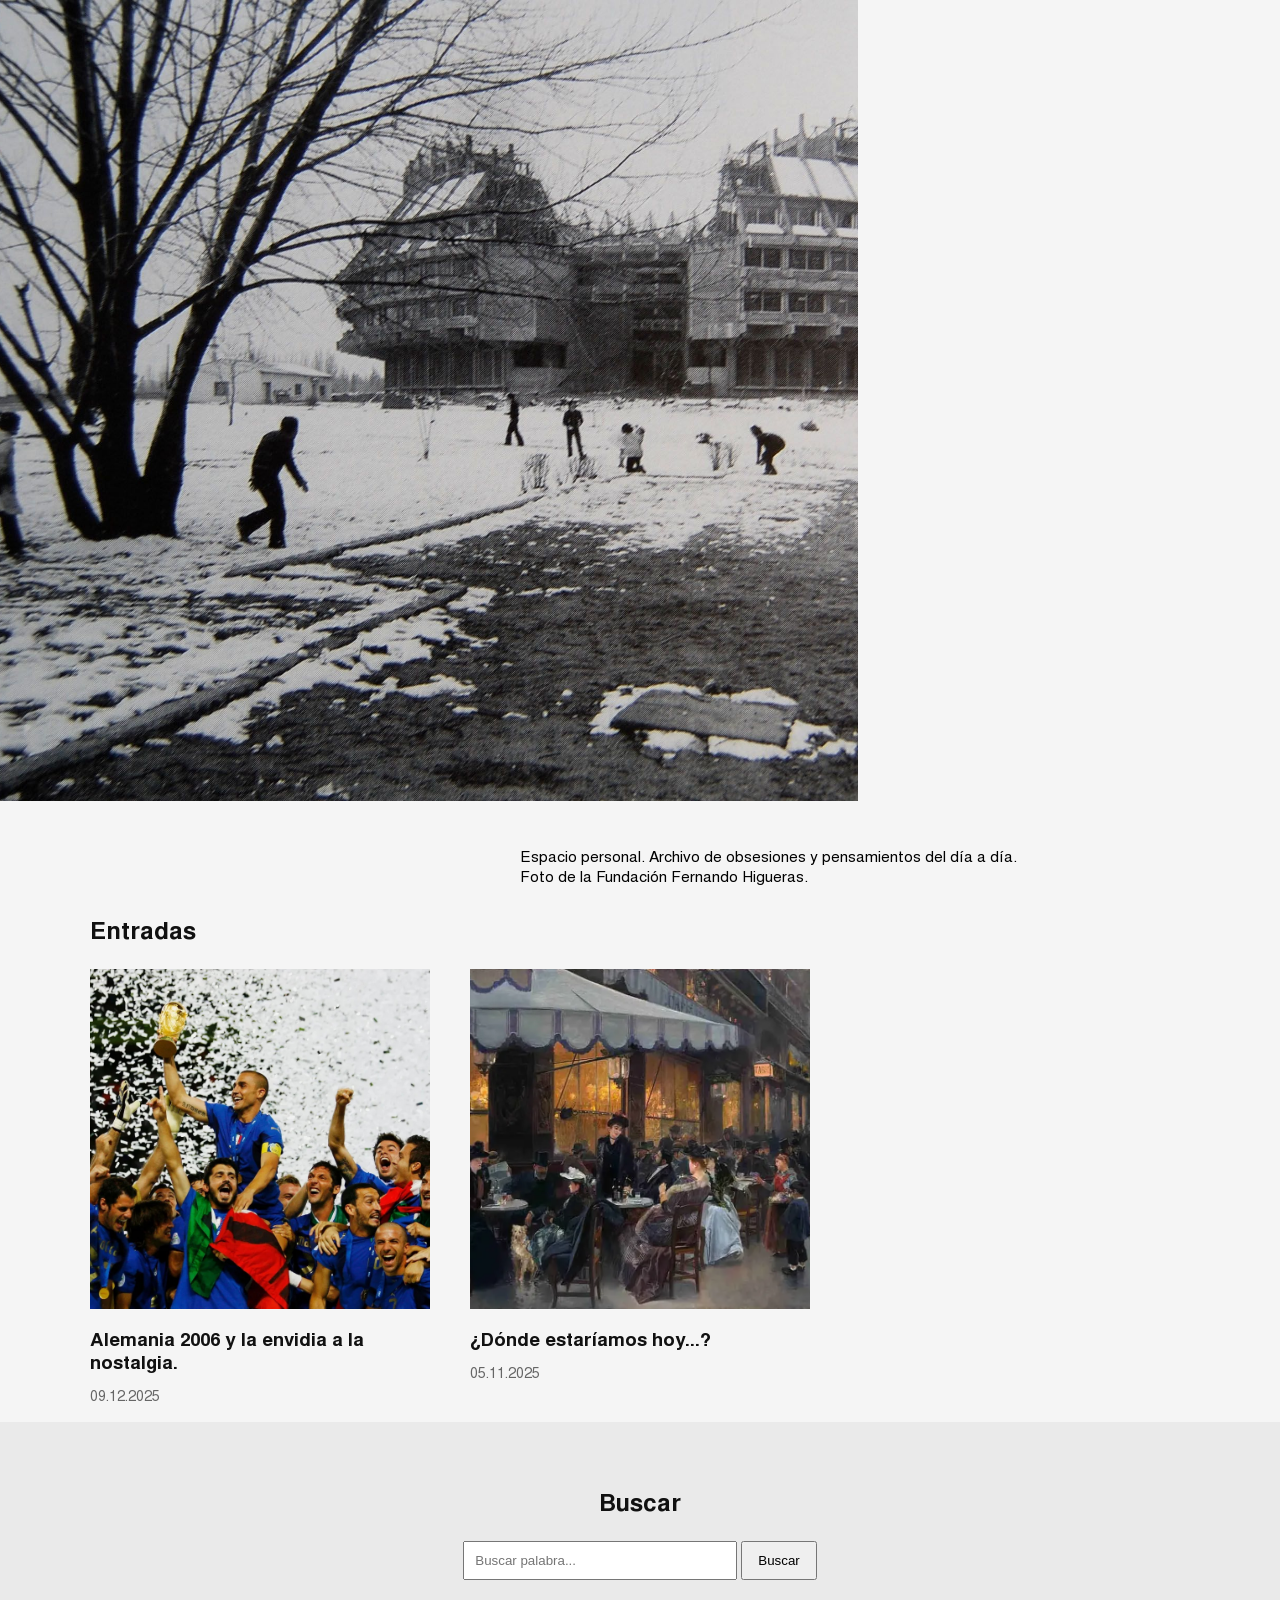
==== index.html @ 86d8a9cb "primer commit" ====
<!DOCTYPE html>
<html lang="es">
<head>
    <meta charset="UTF-8">
    <title>Paris, Taxes</title>
    <link rel="stylesheet" href="style.css">
	<meta name="viewport" content="width=device-width, initial-scale=1.0">
</head>
<body>

    <!-- HERO -->
    <section class="hero">
        <img src="images/fundacion.jpg" alt="Fundación Fernando Higueras">
        <div class="hero-text">
            <p>Espacio personal. Archivo de obsesiones y pensamientos del día a día.</p>
			<p>Foto de la Fundación Fernando Higueras.<p>
        </div>
    </section>

    <!-- MENÚ ENTRADAS -->
    <section class="posts-section">
        <h2 class="entradas-link">
			<a href="entradas.html"> Entradas</a>
		</h2>

        <div class="post-grid">
		
		
			 <article class="post-card">
				<a href="posts/segundo-articulo.html">
					<img src="images/post2.jpg">
					<h3>Alemania 2006 y la envidia a la nostalgia.</h3>
					<p class="date">09.12.2025</p>
				</a>
			</article>

            <article class="post-card">
                <a href="posts/primer-articulo.html">
                    <img src="images/post1.jpg" alt="">
                    <h3>¿Dónde estaríamos hoy...?</h3>
                    <p class="date">05.11.2025</p>
                </a>
            </article>

        </div>
    </section>

   <!-- BUSCADOR -->
	<section class="search-section">
    <h2>Buscar</h2>

    <form action="search.html" method="GET">
        <input type="text" name="q" placeholder="Buscar palabra...">
        <button type="submit">Buscar</button>
    </form>

</section>

</body>
</html>
---- style.css ----
@font-face {
    font-family: "Nimbus Sans";
    src: url("fonts/NimbusSanL-Reg.woff2") format("woff2");
    font-weight: 400;
    font-style: normal;
}

@font-face {
    font-family: "Nimbus Sans";
    src: url("fonts/NimbusSanL-Bol.woff2") format("woff2");
    font-weight: 700;
    font-style: normal;
}


body {
    margin: 0;
    font-family: Nimbus Sans;
    background-color: #f5f5f5;
    color: #111;
}

/* HERO */

.hero {
    position: relative;
    height: 100vh;
    overflow: hidden;
}

.hero img {
    width: 67%;
    height: 89%;
    object-fit: cover;
}

.hero-text {
    position: absolute;
    bottom: 10px;
    left: 520px;
    color: black;
    max-width: 500px;
}

.hero-text h1 {
    font-size: 3rem;
    margin-bottom: 10px;
}

.hero-text p {
	margin: 2px 0;
    font-size: 0.97rem;
}

/* POSTS */

.posts-section {
    padding: 30px 40 px 60px;
    max-width: 1100px;
    margin: auto;
}

.posts-section h2 {
    margin-bottom: 20px;
}

.post-grid {
    display: grid;
    grid-template-columns: repeat(auto-fill, minmax(250px, 1fr));
    gap: 40px;
}

.post-card img {
    width: 100%;
    aspect-ratio: 1 / 1;
    object-fit: cover;
}

.post-card h3 {
    margin: 15px 0 5px;
}

a {
    text-decoration: none;
    color: inherit;
}

a:visited {
    color: inherit;
}

a:hover {
    opacity: 0.7;
}

.date {
    color: #666;
    font-size: 0.9rem;
}

/* SEARCH */

.search-section {
    padding: 50px 30px;
    background-color: #eaeaea;
    text-align: center;
}

.search-section input {
    padding: 10px;
    width: 250px;
}

.search-section button {
    padding: 10px 15px;
}

.site-header {
    padding: 45px 70px;
}

.logo {
    font-size: 2rem;
    font-weight: bold;
    text-decoration: none;
    color: inherit;
    letter-spacing: 2px;
}

.logo:hover {
    opacity: 0.6;
}

.posts-section h1{
	font-size: 1.5rem;
}

@media (max-width: 768px) {

    /* Márgenes generales */
    .article-body,
    .article-header {
        max-width: 90%;
        margin: 40px auto;
        transform: none; /* quitamos ajustes raros */
    }

    /* Texto más cómodo */
    article {
        font-size: 1rem;
    }

    /* Título */
    article h1 {
        font-size: 1.6rem;
    }

    /* Grid de entradas */
    .posts-grid {
        display: grid;
        grid-template-columns: 1fr; /* una columna */
        gap: 20px;
    }

    /* Hero texto */
    .hero-text p {
        font-size: 0.9rem;
        line-height: 1.4;
    }

}
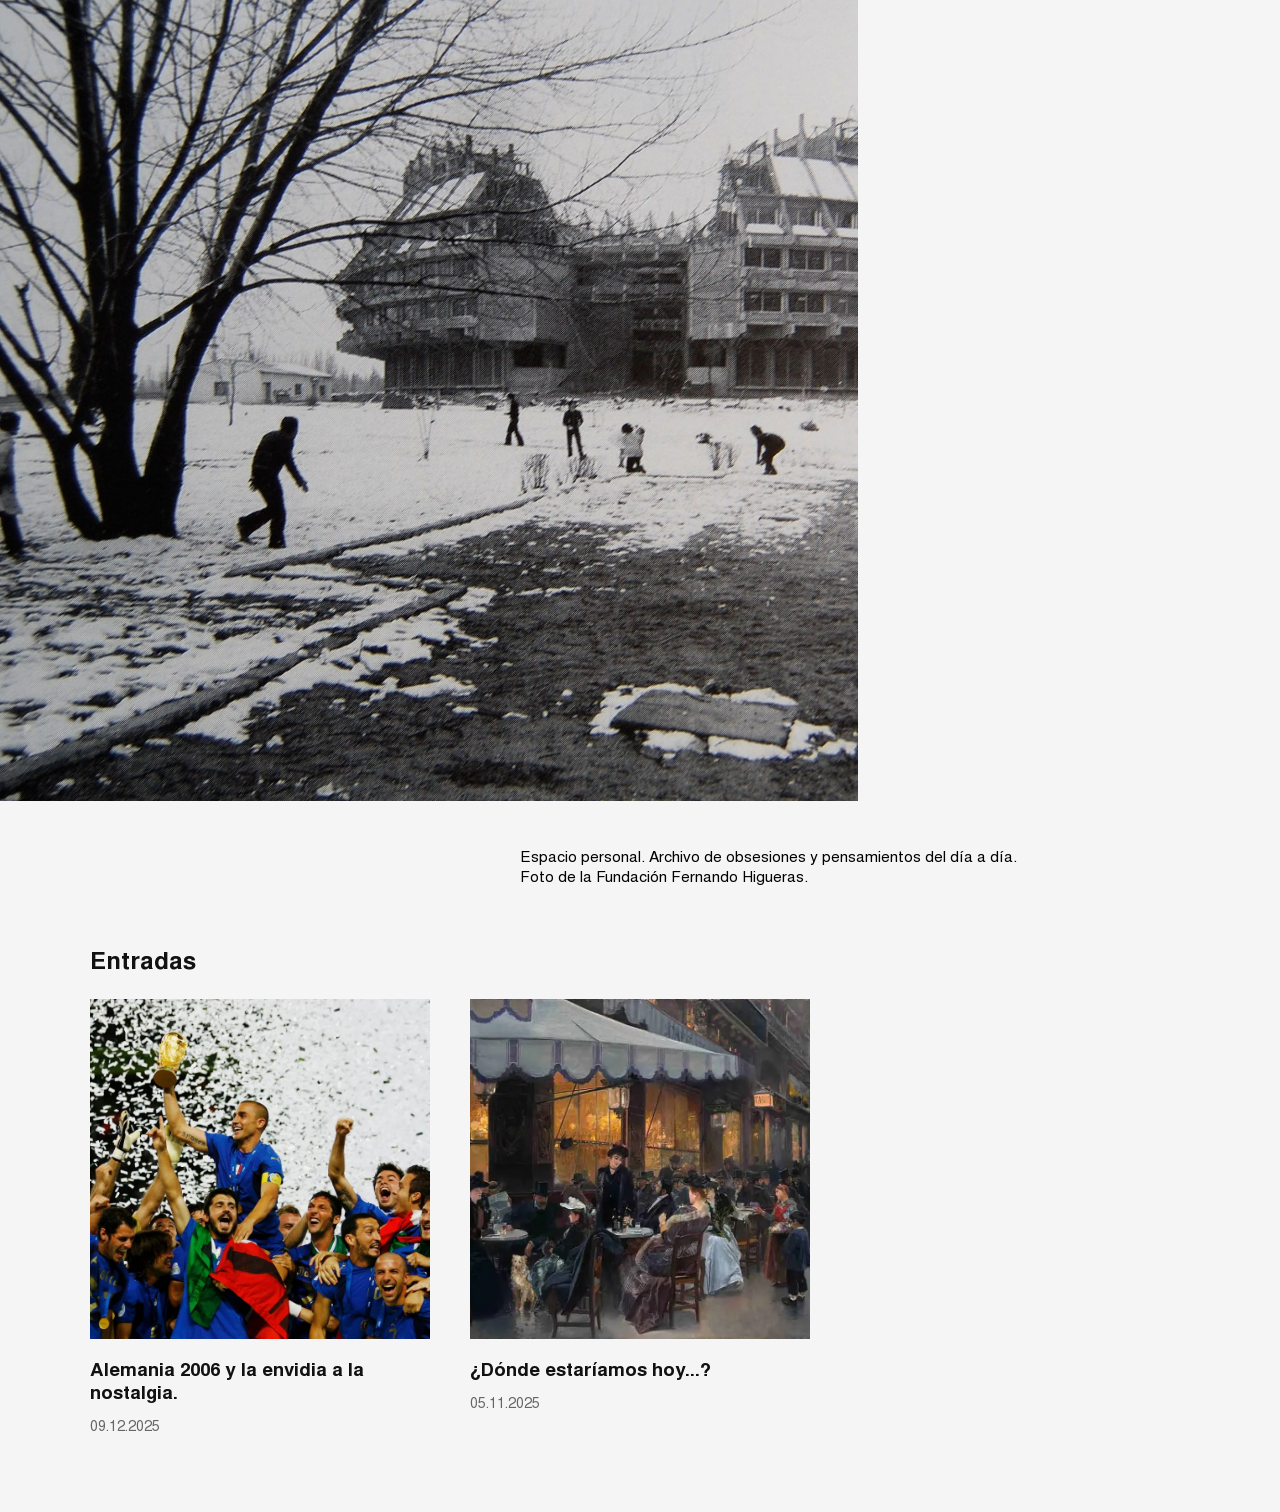
==== commit 8ae902a9: "Intento de que se vea mejor en móvil" ====
--- a/index.html
+++ b/index.html
@@ -2,37 +2,37 @@
 <html lang="es">
 <head>
     <meta charset="UTF-8">
+    <meta name="viewport" content="width=device-width, initial-scale=1.0">
     <title>Paris, Taxes</title>
     <link rel="stylesheet" href="style.css">
-	<meta name="viewport" content="width=device-width, initial-scale=1.0">
 </head>
 <body>
 
     <!-- HERO -->
+
     <section class="hero">
         <img src="images/fundacion.jpg" alt="Fundación Fernando Higueras">
         <div class="hero-text">
             <p>Espacio personal. Archivo de obsesiones y pensamientos del día a día.</p>
-			<p>Foto de la Fundación Fernando Higueras.<p>
+            <p>Foto de la Fundación Fernando Higueras.</p>
         </div>
     </section>
 
     <!-- MENÚ ENTRADAS -->
     <section class="posts-section">
         <h2 class="entradas-link">
-			<a href="entradas.html"> Entradas</a>
-		</h2>
+            <a href="entradas.html">Entradas</a>
+        </h2>
 
         <div class="post-grid">
-		
-		
-			 <article class="post-card">
-				<a href="posts/segundo-articulo.html">
-					<img src="images/post2.jpg">
-					<h3>Alemania 2006 y la envidia a la nostalgia.</h3>
-					<p class="date">09.12.2025</p>
-				</a>
-			</article>
+
+            <article class="post-card">
+                <a href="posts/segundo-articulo.html">
+                    <img src="images/post2.jpg" alt="Alemania 2006">
+                    <h3>Alemania 2006 y la envidia a la nostalgia.</h3>
+                    <p class="date">09.12.2025</p>
+                </a>
+            </article>
 
             <article class="post-card">
                 <a href="posts/primer-articulo.html">
@@ -45,16 +45,6 @@
         </div>
     </section>
 
-   <!-- BUSCADOR -->
-	<section class="search-section">
-    <h2>Buscar</h2>
-
-    <form action="search.html" method="GET">
-        <input type="text" name="q" placeholder="Buscar palabra...">
-        <button type="submit">Buscar</button>
-    </form>
-
-</section>
 
 </body>
-</html>
+</html>
--- a/style.css
+++ b/style.css
@@ -12,12 +12,29 @@
     font-style: normal;
 }
 
-
 body {
     margin: 0;
-    font-family: Nimbus Sans;
+    font-family: Nimbus Sans, sans-serif;
     background-color: #f5f5f5;
     color: #111;
+}
+
+/* HEADER */
+
+.site-header {
+    padding: 45px 70px;
+}
+
+.logo {
+    font-size: 2rem;
+    font-weight: bold;
+    text-decoration: none;
+    color: inherit;
+    letter-spacing: 2px;
+}
+
+.logo:hover {
+    opacity: 0.6;
 }
 
 /* HERO */
@@ -48,20 +65,24 @@
 }
 
 .hero-text p {
-	margin: 2px 0;
+    margin: 2px 0;
     font-size: 0.97rem;
 }
 
 /* POSTS */
 
 .posts-section {
-    padding: 30px 40 px 60px;
+    padding: 30px 40px 60px; /* fixed: was "40 px" */
     max-width: 1100px;
     margin: auto;
 }
 
 .posts-section h2 {
     margin-bottom: 20px;
+}
+
+.posts-section h1 {
+    font-size: 1.5rem;
 }
 
 .post-grid {
@@ -115,57 +136,55 @@
     padding: 10px 15px;
 }
 
-.site-header {
-    padding: 45px 70px;
-}
-
-.logo {
-    font-size: 2rem;
-    font-weight: bold;
-    text-decoration: none;
-    color: inherit;
-    letter-spacing: 2px;
-}
-
-.logo:hover {
-    opacity: 0.6;
-}
-
-.posts-section h1{
-	font-size: 1.5rem;
-}
+/* MOBILE */
 
 @media (max-width: 768px) {
 
-    /* Márgenes generales */
-    .article-body,
-    .article-header {
-        max-width: 90%;
-        margin: 40px auto;
-        transform: none; /* quitamos ajustes raros */
+
+    .site-header {
+        padding: 20px 16px;
     }
 
-    /* Texto más cómodo */
-    article {
-        font-size: 1rem;
+    /* Hero: imagen arriba, texto debajo (sin posición absoluta) */
+    .hero {
+        height: auto;
+        overflow: visible;
+        display: flex;
+        flex-direction: column;
     }
 
-    /* Título */
-    article h1 {
-        font-size: 1.6rem;
+    .hero img {
+        width: 100%;
+        height: auto;
+        max-height: 60vw;
+        object-fit: cover;
     }
 
-    /* Grid de entradas */
-    .posts-grid {
-        display: grid;
-        grid-template-columns: 1fr; /* una columna */
-        gap: 20px;
+    .hero-text {
+        position: static; /* deja de ser absoluto */
+        left: auto;
+        max-width: 100%;
+        padding: 12px 16px 16px;
     }
 
-    /* Hero texto */
-    .hero-text p {
-        font-size: 0.9rem;
-        line-height: 1.4;
+    .hero-text h1 {
+        font-size: 1.8rem;
     }
 
-}	+    .posts-section {
+        padding: 20px 16px;
+    }
+
+    .post-grid {
+        grid-template-columns: 1fr;
+        gap: 30px;
+    }
+
+    .post-card h3,
+    .post-card .date {
+        padding: 0 4px;
+    }
+
+
+    }
+}
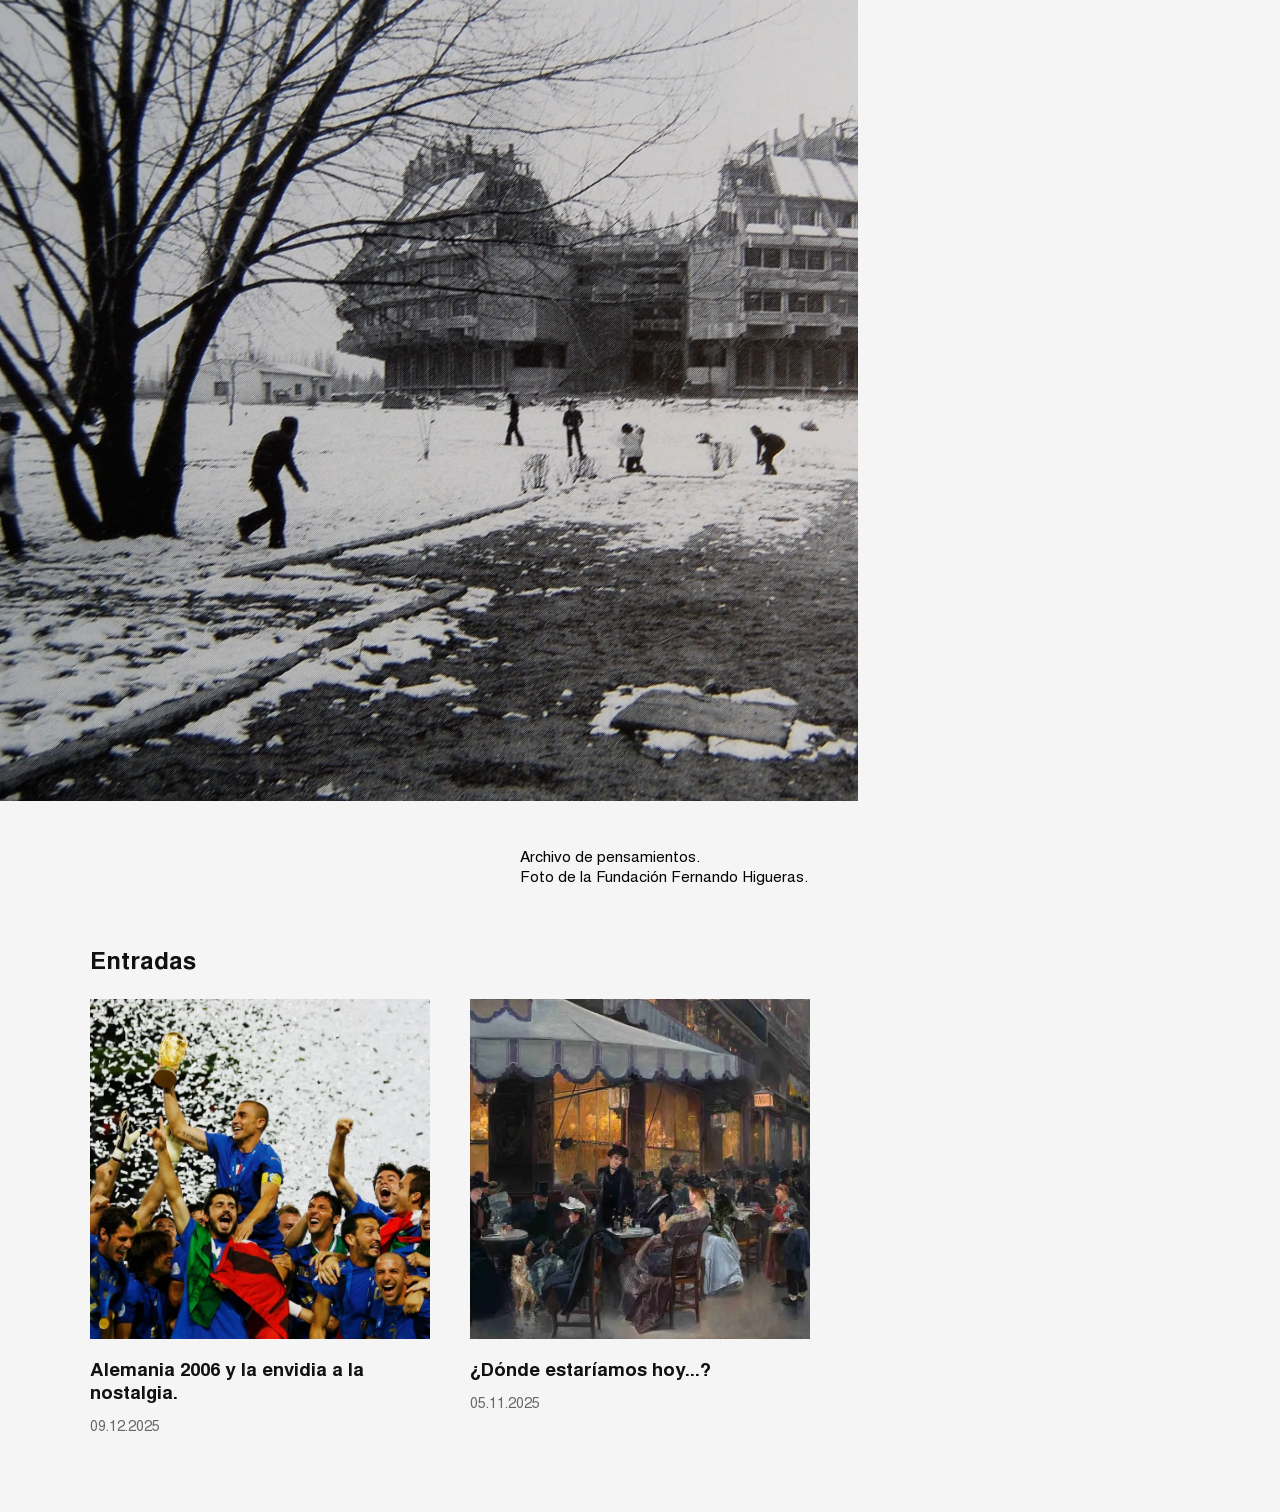
==== commit 19200ca2: "Últimos cambios" ====
--- a/index.html
+++ b/index.html
@@ -13,7 +13,7 @@
     <section class="hero">
         <img src="images/fundacion.jpg" alt="Fundación Fernando Higueras">
         <div class="hero-text">
-            <p>Espacio personal. Archivo de obsesiones y pensamientos del día a día.</p>
+            <p>Archivo de pensamientos.</p>
             <p>Foto de la Fundación Fernando Higueras.</p>
         </div>
     </section>
--- a/style.css
+++ b/style.css
@@ -119,22 +119,7 @@
     font-size: 0.9rem;
 }
 
-/* SEARCH */
 
-.search-section {
-    padding: 50px 30px;
-    background-color: #eaeaea;
-    text-align: center;
-}
-
-.search-section input {
-    padding: 10px;
-    width: 250px;
-}
-
-.search-section button {
-    padding: 10px 15px;
-}
 
 /* MOBILE */
 
@@ -145,7 +130,7 @@
         padding: 20px 16px;
     }
 
-    /* Hero: imagen arriba, texto debajo (sin posición absoluta) */
+    /* Hero: imagen arriba, texto debajo (sin posiciĆ³n absoluta) */
     .hero {
         height: auto;
         overflow: visible;
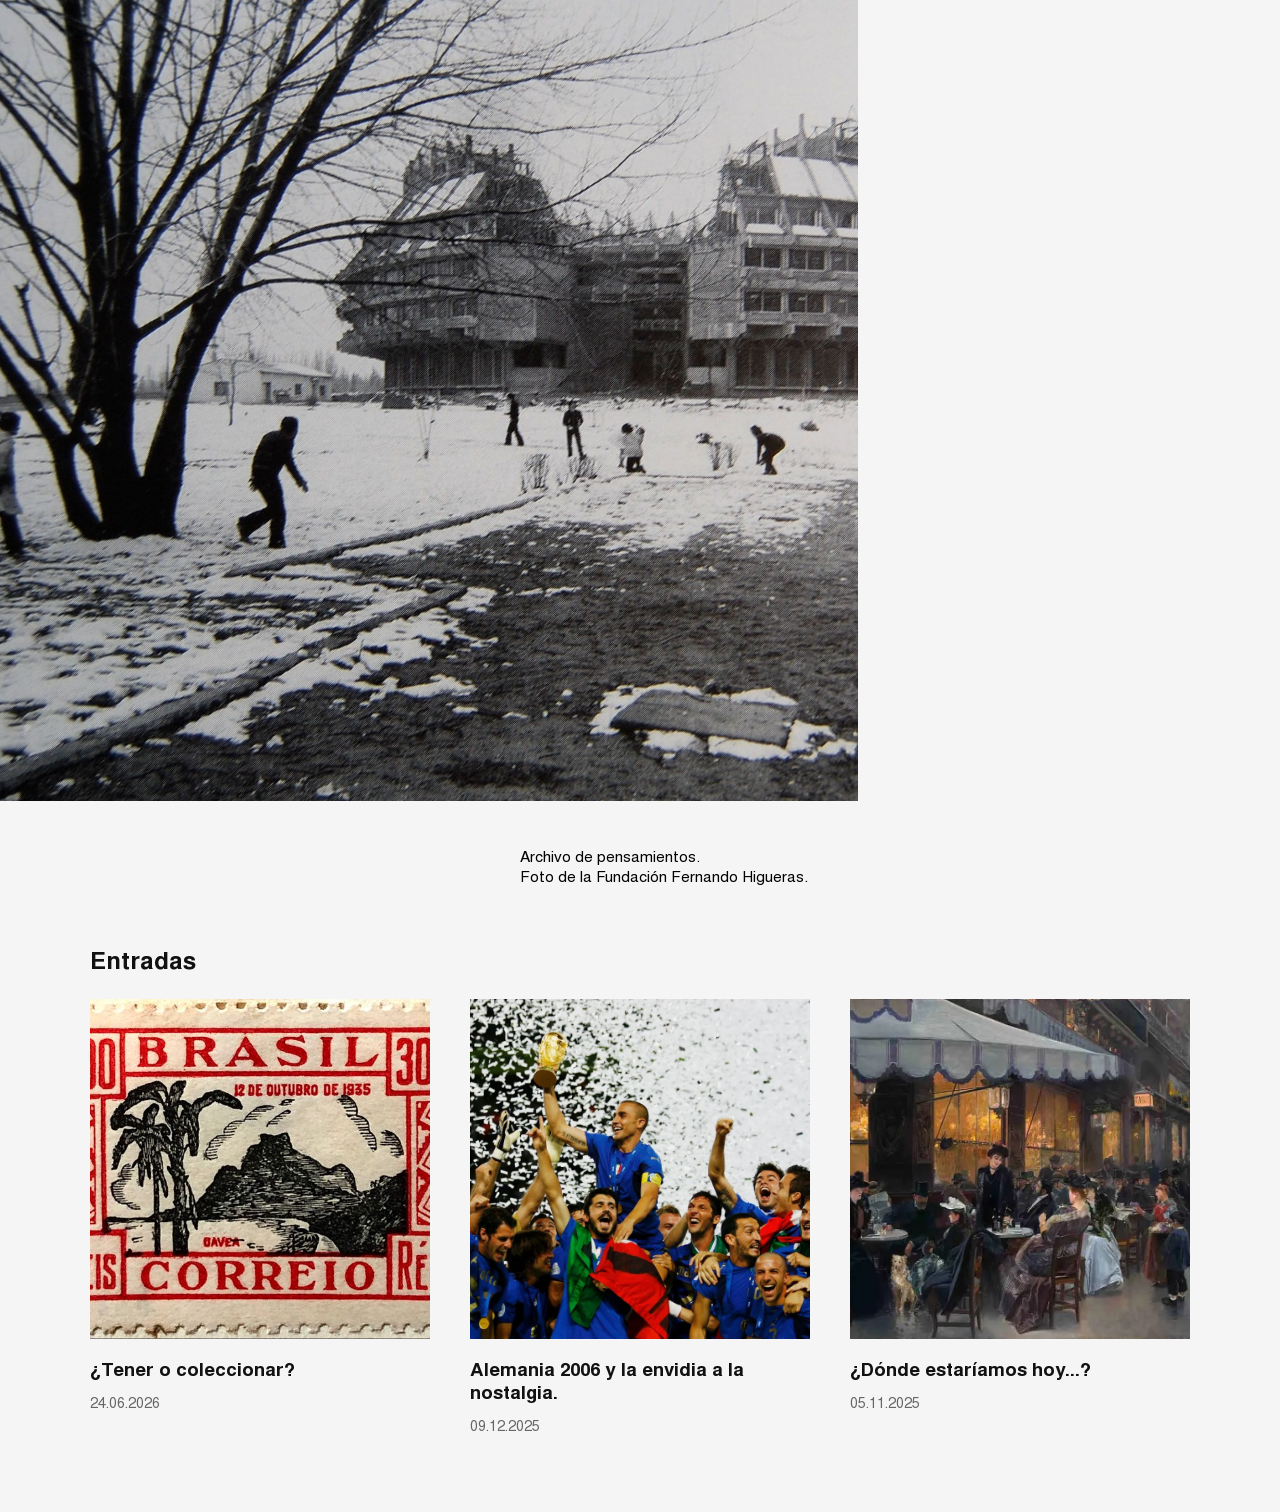
==== commit a16254a2: "Nuevo articulo" ====
--- a/index.html
+++ b/index.html
@@ -25,6 +25,14 @@
         </h2>
 
         <div class="post-grid">
+		
+			<article class="post-card">
+                <a href="posts/tercero.html">
+                    <img src="images/post3.jpg" alt="vinilos">
+                    <h3>¿Tener o coleccionar?</h3>
+                    <p class="date">24.06.2026</p>
+                </a>
+            </article>
 
             <article class="post-card">
                 <a href="posts/segundo-articulo.html">
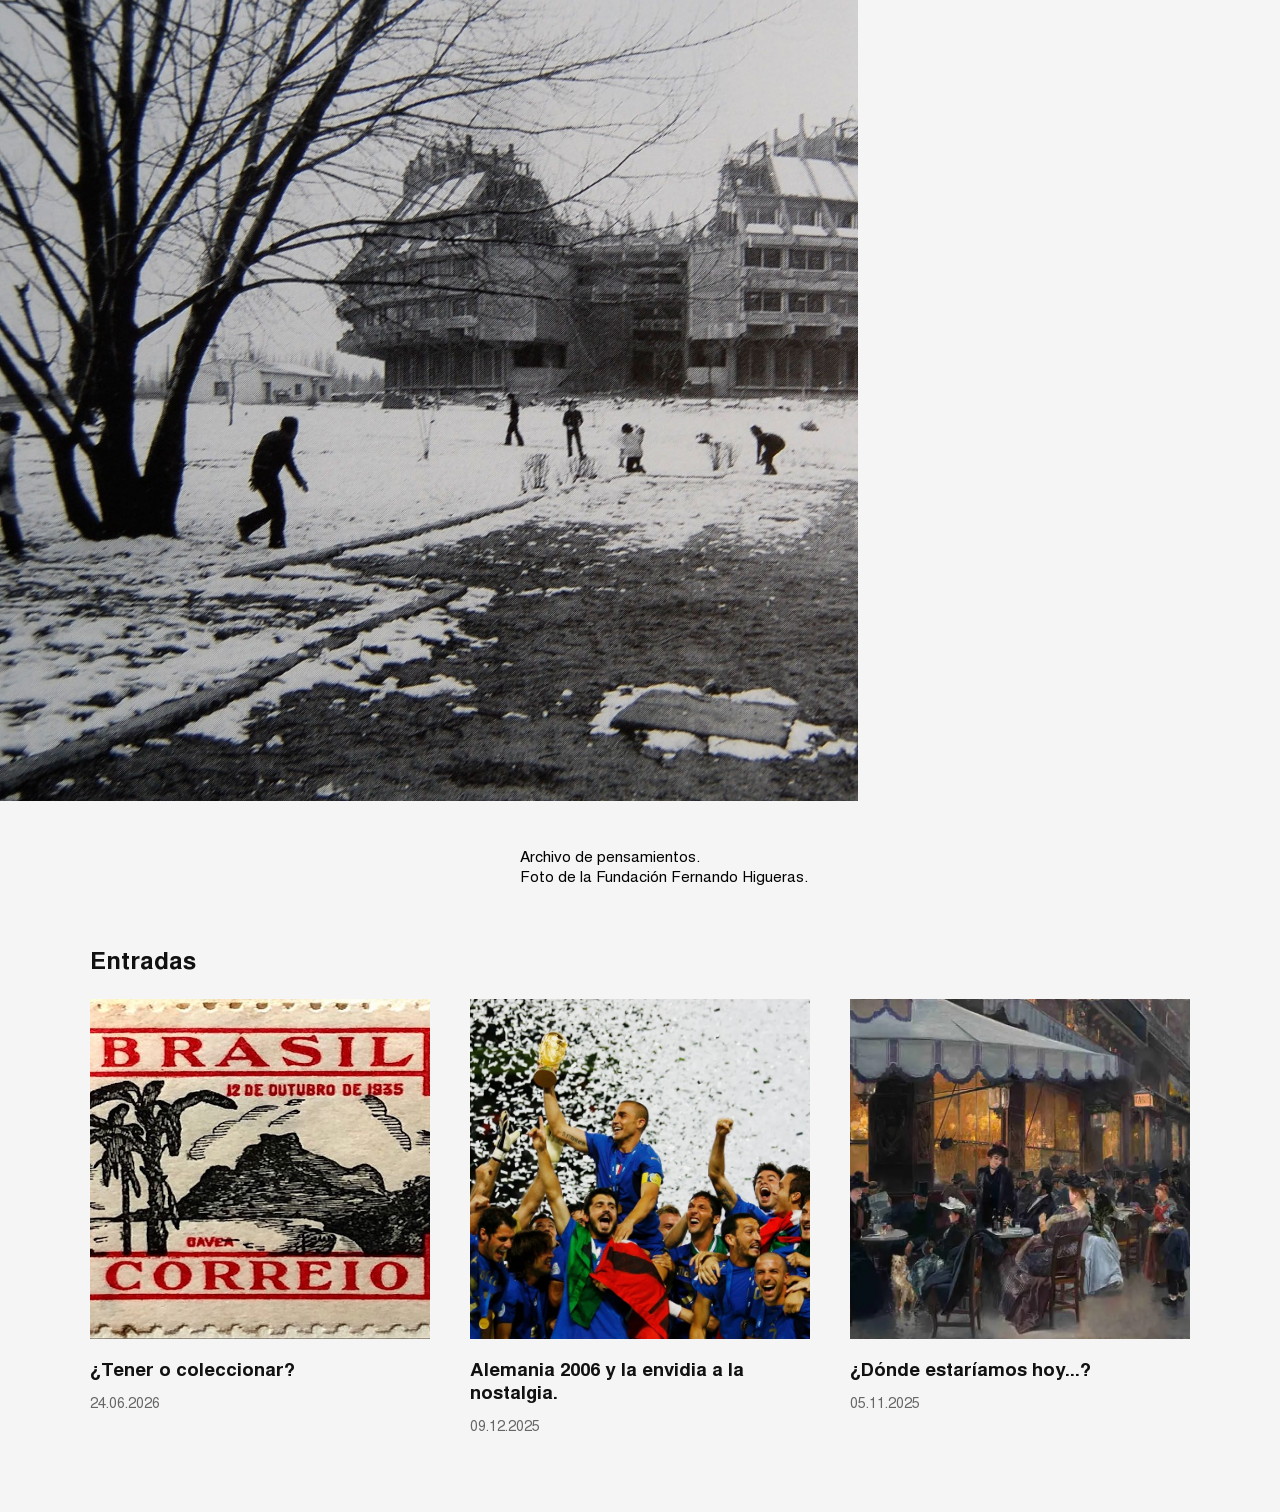
==== commit a1db76e3: "Adaptabilidad de nombres y redes" ====
--- a/index.html
+++ b/index.html
@@ -27,7 +27,7 @@
         <div class="post-grid">
 		
 			<article class="post-card">
-                <a href="posts/tercero.html">
+                <a href="posts/tener-o-coleccionar.html">
                     <img src="images/post3.jpg" alt="vinilos">
                     <h3>¿Tener o coleccionar?</h3>
                     <p class="date">24.06.2026</p>
@@ -35,7 +35,7 @@
             </article>
 
             <article class="post-card">
-                <a href="posts/segundo-articulo.html">
+                <a href="posts/alemania-2006.html">
                     <img src="images/post2.jpg" alt="Alemania 2006">
                     <h3>Alemania 2006 y la envidia a la nostalgia.</h3>
                     <p class="date">09.12.2025</p>
@@ -43,7 +43,7 @@
             </article>
 
             <article class="post-card">
-                <a href="posts/primer-articulo.html">
+                <a href="posts/donde-estariamos-hoy.html">
                     <img src="images/post1.jpg" alt="">
                     <h3>¿Dónde estaríamos hoy...?</h3>
                     <p class="date">05.11.2025</p>
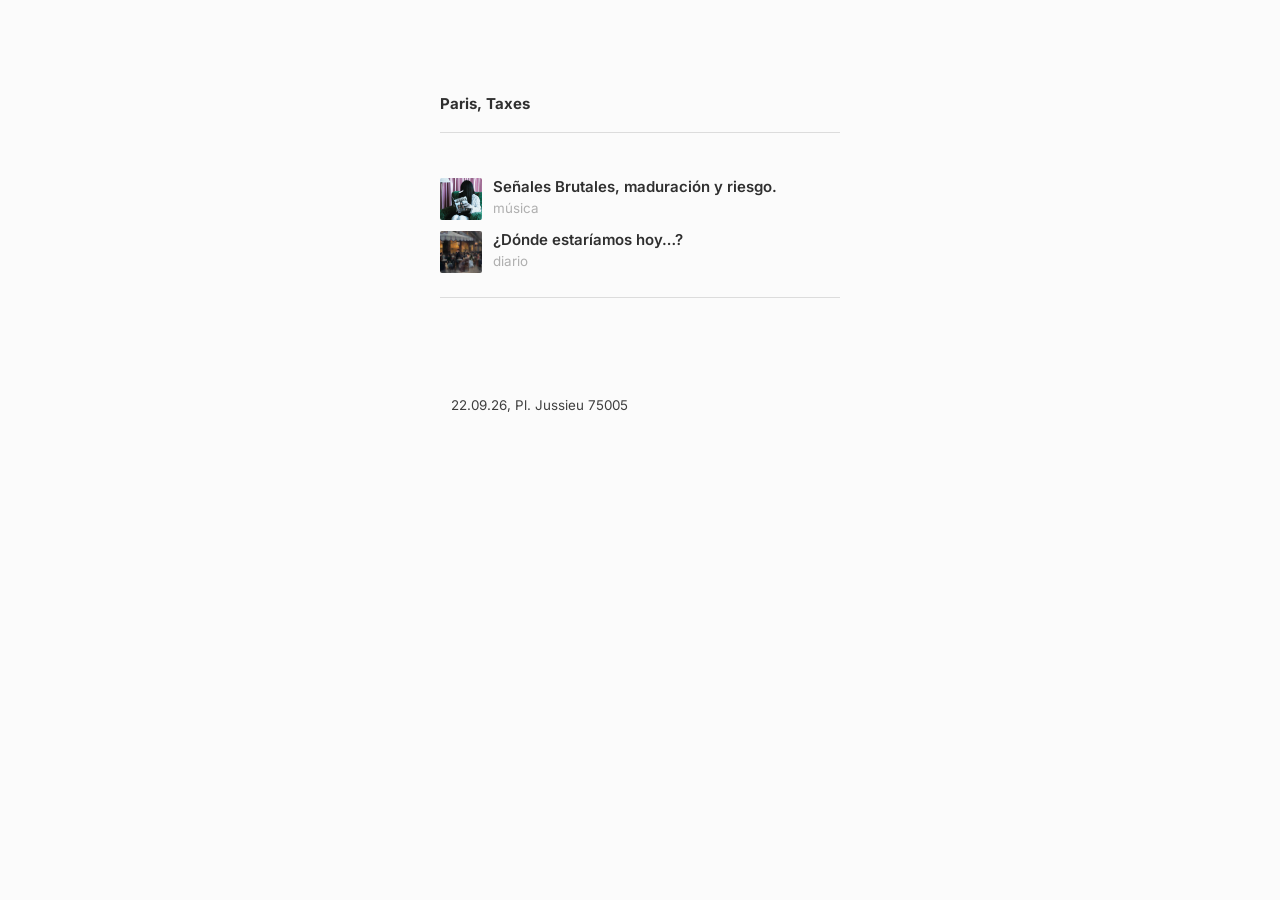
==== commit a8ff2fe6: "Añadir metadatos Open Graph y actualizar contenido" ====
--- a/index.html
+++ b/index.html
@@ -1,58 +1,153 @@
-<!DOCTYPE html>
-<html lang="es">
-<head>
-    <meta charset="UTF-8">
-    <meta name="viewport" content="width=device-width, initial-scale=1.0">
-    <title>Paris, Taxes</title>
-    <link rel="stylesheet" href="style.css">
-</head>
-<body>
-
-    <!-- HERO -->
-
-    <section class="hero">
-        <img src="images/fundacion.jpg" alt="Fundación Fernando Higueras">
-        <div class="hero-text">
-            <p>Archivo de pensamientos.</p>
-            <p>Foto de la Fundación Fernando Higueras.</p>
-        </div>
-    </section>
-
-    <!-- MENÚ ENTRADAS -->
-    <section class="posts-section">
-        <h2 class="entradas-link">
-            <a href="entradas.html">Entradas</a>
-        </h2>
-
-        <div class="post-grid">
-		
-			<article class="post-card">
-                <a href="posts/tener-o-coleccionar.html">
-                    <img src="images/post3.jpg" alt="vinilos">
-                    <h3>¿Tener o coleccionar?</h3>
-                    <p class="date">24.06.2026</p>
-                </a>
-            </article>
-
-            <article class="post-card">
-                <a href="posts/alemania-2006.html">
-                    <img src="images/post2.jpg" alt="Alemania 2006">
-                    <h3>Alemania 2006 y la envidia a la nostalgia.</h3>
-                    <p class="date">09.12.2025</p>
-                </a>
-            </article>
-
-            <article class="post-card">
-                <a href="posts/donde-estariamos-hoy.html">
-                    <img src="images/post1.jpg" alt="">
-                    <h3>¿Dónde estaríamos hoy...?</h3>
-                    <p class="date">05.11.2025</p>
-                </a>
-            </article>
-
-        </div>
-    </section>
-
-
-</body>
-</html>+<!DOCTYPE html>
+<html lang="es">
+<head>
+  <meta charset="UTF-8">
+  <meta name="viewport" content="width=device-width, initial-scale=1">
+  <title>Paris, Taxes</title>
+  <link rel="icon" href="favicon.jpg">
+  <link rel="preconnect" href="https://fonts.googleapis.com">
+  <link rel="preconnect" href="https://fonts.gstatic.com" crossorigin>
+  <link rel="stylesheet" href="https://fonts.googleapis.com/css2?family=Inter:ital,wght@0,400;0,600;0,700;1,400&display=swap">
+  <style>
+    :root {
+      --bg: #fbfbfb;
+      --text: #3f3f3f;
+      --muted: #afafaf;
+      --line: #dcdcdc;
+      --strong: #2f2f2f;
+      --fs: clamp(0.75rem, 0.75rem + ((1vw - 0.2rem) * 0.313), 1rem);
+      --fs-small: clamp(0.65rem, 0.65rem + ((1vw - 0.2rem) * 0.313), 0.9rem);
+      --gap: 1.5rem;
+      --pad: 0.67rem;
+      --col: 400px;
+    }
+
+    * { box-sizing: border-box; }
+
+    body {
+      margin: 0;
+      padding: 0 var(--pad);
+      background: var(--bg);
+      color: var(--text);
+      font-family: Inter, system-ui, sans-serif;
+      font-size: var(--fs);
+      line-height: 1.6;
+    }
+
+    a { color: var(--strong); text-decoration: none; }
+    a:hover { color: var(--muted); }
+
+    .col {
+      max-width: var(--col);
+      margin-left: auto;
+      margin-right: auto;
+    }
+
+    header {
+      margin-top: 5.06rem;
+      margin-bottom: var(--gap);
+      padding: var(--pad) 0;
+    }
+    .site-title { margin: 0; font-weight: 700; }
+    header hr {
+      margin: 1rem 0 0;
+      border: 0;
+      border-bottom: 1px solid var(--line);
+    }
+
+    main { padding: var(--pad) 0; }
+
+    .posts { list-style: none; margin: 0; padding: 0; }
+    .posts > li + li { margin-top: var(--gap); }
+
+    .post {
+      display: flex;
+      align-items: center;
+      gap: 0.67rem;
+    }
+    .post .thumb {
+      flex: none;
+      width: 42px;
+      height: 42px;
+      border-radius: 2px;
+      overflow: hidden;
+    }
+    .post .thumb img {
+      width: 100%;
+      height: 100%;
+      object-fit: cover;
+      display: block;
+    }
+    .post h2 {
+      margin: 0;
+      font-size: var(--fs);
+      font-weight: 600;
+      line-height: 1.1;
+    }
+    .post .cat {
+      margin-top: 0.2em;
+      text-transform: lowercase;
+      font-size: var(--fs-small);
+    }
+    .post .cat a { color: var(--muted); }
+
+    main hr {
+      margin: var(--gap) 0 0;
+      border: 0;
+      border-bottom: 1px solid var(--line);
+    }
+
+    .espacio { height: 50px; }
+
+    footer {
+      padding: 2.25rem var(--pad);
+      font-size: var(--fs-small);
+    }
+    footer p { margin: 0; }
+  </style>
+</head>
+<body>
+
+  <header class="col">
+    <p class="site-title"><a href="index.html" aria-current="page">Paris, Taxes</a></p>
+    <hr>
+  </header>
+  
+  <main class="col">
+    <ul class="posts">
+      <li class="post">
+        <a class="thumb" href="2026/10/01/senales-brutales/index.html">
+          <img src="post2.jpeg" alt="">
+        </a>
+        <div>
+          <h2><a href="2026/10/01/senales-brutales/index.html">Señales Brutales, maduración y riesgo.</a></h2>
+          <div class="cat"><a href="category/musica/index.html">Música</a></div>
+        </div>
+      </li>
+    </ul>
+
+  <main class="col">
+    <ul class="posts">
+      <li class="post">
+        <a class="thumb" href="2026/09/24/donde-estariamos-hoy/index.html">
+          <img src="post1.jpg" alt="">
+        </a>
+        <div>
+          <h2><a href="2026/09/24/donde-estariamos-hoy/index.html">¿Dónde estaríamos hoy&hellip;?</a></h2>
+          <div class="cat"><a href="category/diario/index.html">Diario</a></div>
+        </div>
+      </li>
+    </ul>
+	
+
+    <hr>
+  </main>
+
+  <div class="espacio" aria-hidden="true"></div>
+
+  <footer class="col">
+    <p>22.09.26, Pl. Jussieu 75005</p>
+  </footer>
+
+</body>
+</html>
